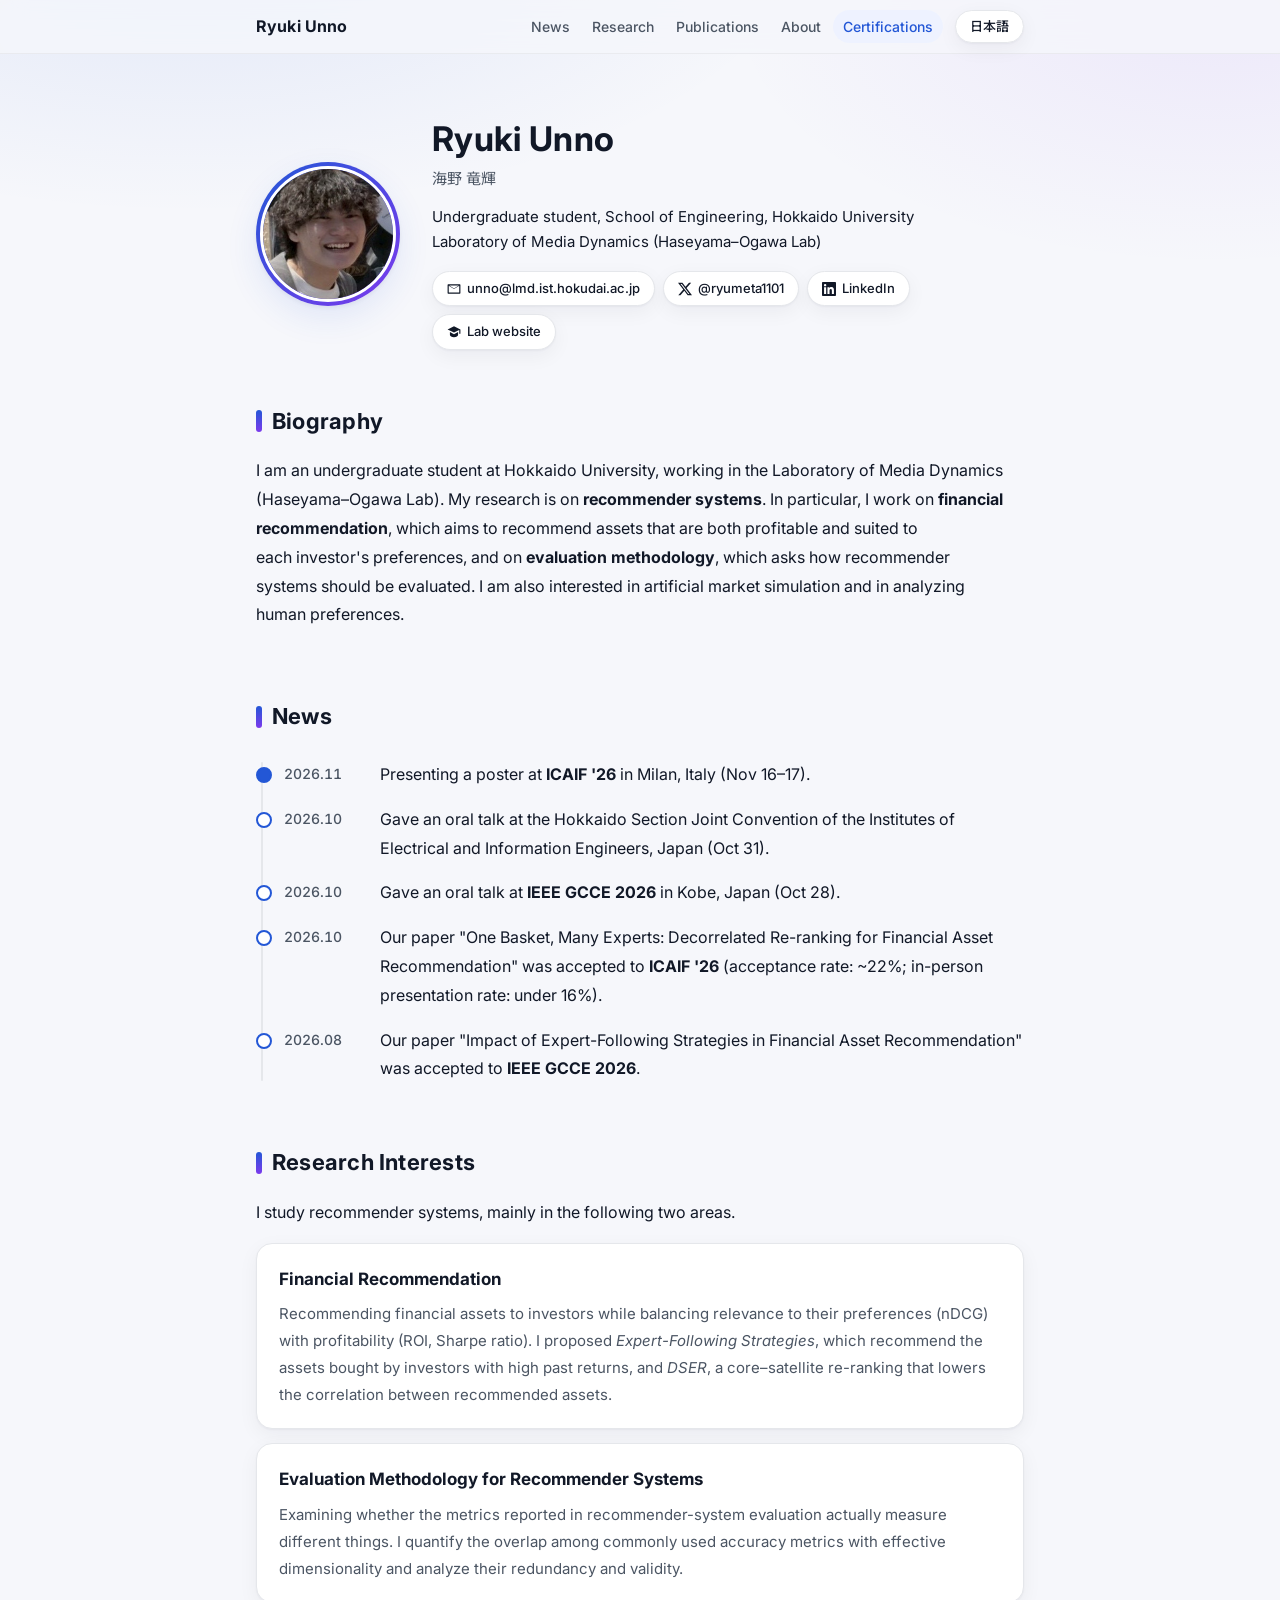
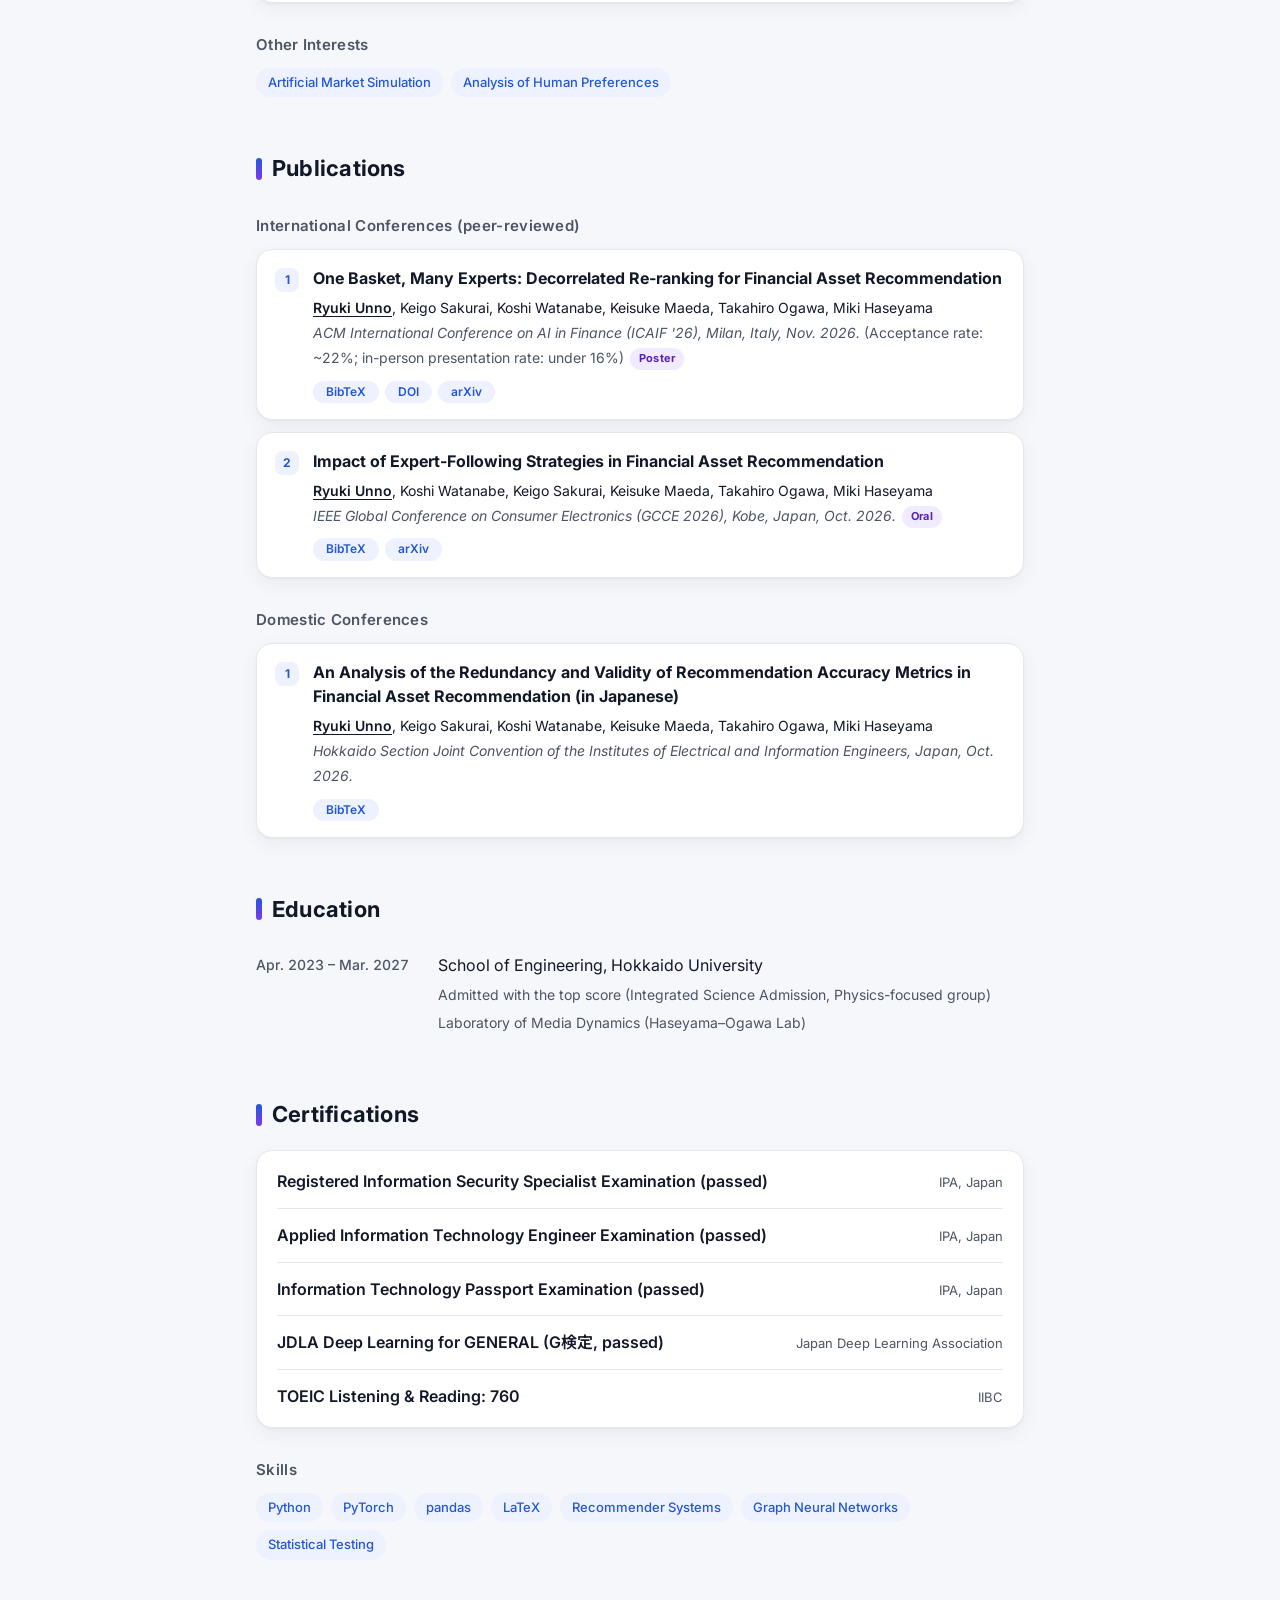
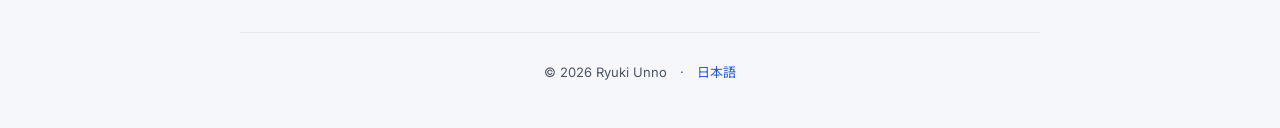
==== en/index.html @ a5c577fd "Initial homepage Co-Authored-By: Claude Opus 5.5 <noreply@anthropic.com>" ====
<!doctype html>
<html lang="en">
<head>
  <meta charset="utf-8">
  <meta name="viewport" content="width=device-width, initial-scale=1">
  <title>Ryuki Unno | 海野 竜輝</title>
  <meta name="description" content="Ryuki Unno — Hokkaido University, Laboratory of Media Dynamics. Research on recommender systems, focusing on financial recommendation and evaluation methodology.">
  <meta property="og:title" content="Ryuki Unno | 海野 竜輝">
  <meta property="og:description" content="Recommender systems (financial recommendation, evaluation methodology) — Hokkaido University">
  <meta property="og:type" content="website">
  <meta property="og:locale" content="en_US">
  <link rel="alternate" hreflang="ja" href="../">
  <link rel="alternate" hreflang="en" href="./">
  <link rel="icon" href="../assets/images/favicon.svg" type="image/svg+xml">
  <link rel="preconnect" href="https://fonts.googleapis.com">
  <link rel="preconnect" href="https://fonts.gstatic.com" crossorigin>
  <link href="https://fonts.googleapis.com/css2?family=Inter:wght@400;600;700&family=Noto+Sans+JP:wght@400;600;700&display=swap" rel="stylesheet">
  <link rel="stylesheet" href="../assets/css/style.css">
</head>
<body>

<header class="site-header">
  <nav class="nav">
    <a class="brand" href="#top">Ryuki Unno</a>
    <ul>
      <li><a href="#news">News</a></li>
      <li><a href="#research">Research</a></li>
      <li><a href="#publications">Publications</a></li>
      <li><a href="#about">About</a></li>
      <li><a href="#certifications">Certifications</a></li>
    </ul>
    <a class="lang-btn" href="../index.html" hreflang="ja" lang="ja">日本語</a>
  </nav>
</header>

<main id="top">

  <!-- ===== Profile ===== -->
  <section class="hero">
    <!-- ../assets/images/profile.jpg を置くと写真が表示される（無いときは "RU" を表示） -->
    <div class="avatar">RU<img src="../assets/images/profile.jpg" alt="Ryuki Unno" onerror="this.remove()"></div>
    <div>
      <h1>Ryuki Unno</h1>
      <p class="sub-name" lang="ja">海野 竜輝</p>
      <p class="affil">
        Undergraduate student, School of Engineering, Hokkaido University<br>
        Laboratory of Media Dynamics (Haseyama–Ogawa Lab)
      </p>
      <div class="links">
        <a href="mailto:unno@lmd.ist.hokudai.ac.jp">
          <svg viewBox="0 0 24 24" aria-hidden="true"><path d="M2 4h20a1 1 0 0 1 1 1v14a1 1 0 0 1-1 1H2a1 1 0 0 1-1-1V5a1 1 0 0 1 1-1zm10 8.2L3 6.6V18h18V6.6l-9 5.6zM20.2 6H3.8L12 11.1 20.2 6z"/></svg>
          unno@lmd.ist.hokudai.ac.jp
        </a>
        <a href="https://x.com/ryumeta1101" target="_blank" rel="noopener">
          <svg viewBox="0 0 24 24" aria-hidden="true"><path d="M18.9 1.2h3.7l-8 9.2L24 22.8h-7.4l-5.8-7.6-6.6 7.6H.5L9 13 0 1.2h7.6l5.2 6.9 6.1-6.9zm-1.3 19.4h2L6.5 3.3H4.3l13.3 17.3z"/></svg>
          @ryumeta1101
        </a>
        <a href="https://www.linkedin.com/in/ryumeta1101/" target="_blank" rel="noopener">
          <svg viewBox="0 0 24 24" aria-hidden="true"><path d="M20.45 20.45h-3.55v-5.57c0-1.33-.03-3.04-1.85-3.04-1.85 0-2.14 1.45-2.14 2.94v5.67H9.35V9h3.41v1.56h.05c.48-.9 1.64-1.85 3.37-1.85 3.6 0 4.27 2.37 4.27 5.46v6.28zM5.34 7.43a2.06 2.06 0 1 1 0-4.13 2.06 2.06 0 0 1 0 4.13zM7.12 20.45H3.56V9h3.56v11.45zM22.23 0H1.77C.79 0 0 .77 0 1.73v20.54C0 23.23.79 24 1.77 24h20.45c.98 0 1.78-.77 1.78-1.73V1.73C24 .77 23.2 0 22.22 0z"/></svg>
          LinkedIn
        </a>
        <a href="https://www-lmd.ist.hokudai.ac.jp/" target="_blank" rel="noopener">
          <svg viewBox="0 0 24 24" aria-hidden="true"><path d="M12 2 1 7.5 12 13l9-4.5V15h2V7.5L12 2zM5 12.2V17c0 1.7 3.1 4 7 4s7-2.3 7-4v-4.8L12 15.7 5 12.2z"/></svg>
          Lab website
        </a>
      </div>
    </div>
  </section>

  <!-- ===== Biography ===== -->
  <section id="bio">
    <h2>Biography</h2>
    <p>
      I am an undergraduate student at Hokkaido University, working in the Laboratory of Media Dynamics
      (Haseyama–Ogawa Lab). My research is on <strong>recommender systems</strong>.
      In particular, I work on <strong>financial recommendation</strong>, which aims to recommend assets that are
      both profitable and suited to each investor's preferences, and on <strong>evaluation methodology</strong>,
      which asks how recommender systems should be evaluated.
      I am also interested in artificial market simulation and in analyzing human preferences.
    </p>
  </section>

  <!-- ===== News ===== -->
  <section id="news">
    <h2>News</h2>
    <ul class="news">
      <li>
        <time>2026.11</time>
        <span>Presenting a poster at <strong>ICAIF '26</strong> in Milan, Italy (Nov 16–17).</span>
      </li>
      <li>
        <time>2026.10</time>
        <span>Gave an oral talk at the Hokkaido Section Joint Convention of the Institutes of Electrical and Information Engineers, Japan (Oct 31).</span>
      </li>
      <li>
        <time>2026.10</time>
        <span>Gave an oral talk at <strong>IEEE GCCE 2026</strong> in Kobe, Japan (Oct 28).</span>
      </li>
      <li>
        <time>2026.10</time>
        <span>Our paper "One Basket, Many Experts: Decorrelated Re-ranking for Financial Asset Recommendation" was accepted to <strong>ICAIF '26</strong> (acceptance rate: ~22%; in-person presentation rate: under 16%).</span>
      </li>
      <li>
        <time>2026.08</time>
        <span>Our paper "Impact of Expert-Following Strategies in Financial Asset Recommendation" was accepted to <strong>IEEE GCCE 2026</strong>.</span>
      </li>
    </ul>
  </section>

  <!-- ===== Research ===== -->
  <section id="research">
    <h2>Research Interests</h2>
    <p>I study recommender systems, mainly in the following two areas.</p>
    <div class="cards">
      <div class="card">
        <h4>Financial Recommendation</h4>
        <p>Recommending financial assets to investors while balancing relevance to their preferences (nDCG) with profitability (ROI, Sharpe ratio).
          I proposed <em>Expert-Following Strategies</em>, which recommend the assets bought by investors with high past returns,
          and <em>DSER</em>, a core–satellite re-ranking that lowers the correlation between recommended assets.</p>
      </div>
      <div class="card">
        <h4>Evaluation Methodology for Recommender Systems</h4>
        <p>Examining whether the metrics reported in recommender-system evaluation actually measure different things.
          I quantify the overlap among commonly used accuracy metrics with effective dimensionality and analyze their redundancy and validity.</p>
      </div>
    </div>
    <h3>Other Interests</h3>
    <div class="tags">
      <span>Artificial Market Simulation</span><span>Analysis of Human Preferences</span>
    </div>
  </section>

  <!-- ===== Publications ===== -->
  <section id="publications">
    <h2>Publications</h2>

    <h3>International Conferences (peer-reviewed)</h3>
    <ol class="pubs">
      <li>
        <span class="title">One Basket, Many Experts: Decorrelated Re-ranking for Financial Asset Recommendation</span>
        <span class="authors"><span class="me">Ryuki Unno</span>, Keigo Sakurai, Koshi Watanabe, Keisuke Maeda, Takahiro Ogawa, Miki Haseyama</span>
        <span class="venue">ACM International Conference on AI in Finance (ICAIF '26), Milan, Italy, Nov. 2026.<span class="rate"> (Acceptance rate: ~22%; in-person presentation rate: under 16%)</span><span class="badge">Poster</span></span>
        <div class="pub-links">
          <button class="pub-btn bib-toggle" type="button" aria-expanded="false" aria-controls="bib-icaif">BibTeX</button>
          <a class="pub-btn" href="https://doi.org/10.1145/3858063.3858783" target="_blank" rel="noopener">DOI</a>
          <a class="pub-btn" href="https://arxiv.org/abs/2611.05952" target="_blank" rel="noopener">arXiv</a>
        </div>
        <div class="bib-box" id="bib-icaif" hidden>
          <button class="copy-btn" type="button" data-copied="Copied">Copy</button>
<pre><code>@inproceedings{unno2026onebasket,
  title         = {One Basket, Many Experts: Decorrelated Re-ranking for Financial Asset Recommendation},
  author        = {Unno, Ryuki and Sakurai, Keigo and Watanabe, Koshi and Maeda, Keisuke and Ogawa, Takahiro and Haseyama, Miki},
  booktitle     = {Proceedings of the 7th ACM International Conference on AI in Finance},
  series        = {ICAIF '26},
  year          = {2026},
  address       = {Milan, Italy},
  publisher     = {ACM},
  doi           = {10.1145/3858063.3858783},
  eprint        = {2611.05952},
  archivePrefix = {arXiv}
}</code></pre>
        </div>
      </li>
      <li>
        <span class="title">Impact of Expert-Following Strategies in Financial Asset Recommendation</span>
        <span class="authors"><span class="me">Ryuki Unno</span>, Koshi Watanabe, Keigo Sakurai, Keisuke Maeda, Takahiro Ogawa, Miki Haseyama</span>
        <span class="venue">IEEE Global Conference on Consumer Electronics (GCCE 2026), Kobe, Japan, Oct. 2026.<span class="badge">Oral</span></span>
        <div class="pub-links">
          <button class="pub-btn bib-toggle" type="button" aria-expanded="false" aria-controls="bib-gcce">BibTeX</button>
          <a class="pub-btn" href="https://arxiv.org/abs/2607.14556" target="_blank" rel="noopener">arXiv</a>
        </div>
        <div class="bib-box" id="bib-gcce" hidden>
          <button class="copy-btn" type="button" data-copied="Copied">Copy</button>
<pre><code>@inproceedings{unno2026expert,
  title         = {Impact of Expert-Following Strategies in Financial Asset Recommendation},
  author        = {Unno, Ryuki and Watanabe, Koshi and Sakurai, Keigo and Maeda, Keisuke and Ogawa, Takahiro and Haseyama, Miki},
  booktitle     = {Proceedings of the IEEE Global Conference on Consumer Electronics (GCCE)},
  year          = {2026},
  address       = {Kobe, Japan},
  publisher     = {IEEE},
  eprint        = {2607.14556},
  archivePrefix = {arXiv}
}</code></pre>
        </div>
      </li>
    </ol>

    <h3>Domestic Conferences</h3>
    <ol class="pubs">
      <li>
        <span class="title">An Analysis of the Redundancy and Validity of Recommendation Accuracy Metrics in Financial Asset Recommendation (in Japanese)</span>
        <span class="authors"><span class="me">Ryuki Unno</span>, Keigo Sakurai, Koshi Watanabe, Keisuke Maeda, Takahiro Ogawa, Miki Haseyama</span>
        <span class="venue">Hokkaido Section Joint Convention of the Institutes of Electrical and Information Engineers, Japan, Oct. 2026.</span>
        <div class="pub-links">
          <button class="pub-btn bib-toggle" type="button" aria-expanded="false" aria-controls="bib-shibu">BibTeX</button>
        </div>
        <div class="bib-box" id="bib-shibu" hidden>
          <button class="copy-btn" type="button" data-copied="Copied">Copy</button>
<pre><code>@inproceedings{unno2026redundancy,
  title     = {金融資産推薦における推薦精度指標の冗長性および妥当性に関する分析},
  author    = {海野, 竜輝 and 櫻井, 慶悟 and 渡部, 航史 and 前田, 圭介 and 小川, 貴弘 and 長谷山, 美紀},
  booktitle = {2026年度 電気・情報関係学会北海道支部連合大会},
  year      = {2026},
  month     = oct
}</code></pre>
        </div>
      </li>
    </ol>
  </section>

  <!-- ===== Education ===== -->
  <section id="about">
    <h2>Education</h2>
    <ul class="timeline">
      <li>
        <span class="when">Apr. 2023 – Mar. 2027</span>
        <span>School of Engineering, Hokkaido University<br>
          <span class="sub">Admitted with the top score (Integrated Science Admission, Physics-focused group)</span><br>
          <span class="sub">Laboratory of Media Dynamics (Haseyama–Ogawa Lab)</span></span>
      </li>
    </ul>

  </section>

  <!-- ===== Certifications ===== -->
  <section id="certifications">
    <h2>Certifications</h2>
    <ul class="certs">
      <li><span class="cert-name">Registered Information Security Specialist Examination (passed)</span><span class="cert-org">IPA, Japan</span></li>
      <li><span class="cert-name">Applied Information Technology Engineer Examination (passed)</span><span class="cert-org">IPA, Japan</span></li>
      <li><span class="cert-name">Information Technology Passport Examination (passed)</span><span class="cert-org">IPA, Japan</span></li>
      <li><span class="cert-name">JDLA Deep Learning for GENERAL (G検定, passed)</span><span class="cert-org">Japan Deep Learning Association</span></li>
      <li><span class="cert-name">TOEIC Listening &amp; Reading: 760</span><span class="cert-org">IIBC</span></li>
    </ul>

    <h3>Skills</h3>
    <div class="tags">
      <span>Python</span><span>PyTorch</span><span>pandas</span><span>LaTeX</span>
      <span>Recommender Systems</span><span>Graph Neural Networks</span><span>Statistical Testing</span>
    </div>
  </section>

</main>

<footer>
  © 2026 Ryuki Unno　·　<a href="../index.html" hreflang="ja" lang="ja">日本語</a>
</footer>

<script src="../assets/js/main.js"></script>
</body>
</html>
---- assets/css/style.css ----
/* =========================================================
   色（ライト / ダーク）
   本文の文字色は背景とのコントラストを十分にとる（muted も 7:1 前後）
   ========================================================= */
:root {
  --bg: #f6f7fb;
  --surface: #ffffff;
  --text: #111827;
  --muted: #4b5563;
  --line: #e5e7eb;
  --accent: #2357d6;
  --accent-2: #7c3aed;
  --accent-soft: #eef2ff;
  --badge: #5b21b6;
  --badge-soft: #f1ebff;
  --shadow: 0 1px 2px rgba(17, 24, 39, .04), 0 6px 20px rgba(17, 24, 39, .05);
  --shadow-hover: 0 2px 4px rgba(17, 24, 39, .05), 0 12px 32px rgba(35, 87, 214, .10);
  --glow-1: rgba(35, 87, 214, .10);
  --glow-2: rgba(124, 58, 237, .08);
  --radius: 16px;
  --maxw: 800px;
}
@media (prefers-color-scheme: dark) {
  :root:not([data-theme="light"]) {
    --bg: #0c0f16;
    --surface: #141924;
    --text: #e8eaf0;
    --muted: #a3abbb;
    --line: #262d3b;
    --accent: #85a8ff;
    --accent-2: #b794ff;
    --accent-soft: #1a2240;
    --badge: #c9b2ff;
    --badge-soft: #251c3d;
    --shadow: 0 1px 2px rgba(0, 0, 0, .3);
    --shadow-hover: 0 8px 28px rgba(0, 0, 0, .45);
    --glow-1: rgba(133, 168, 255, .10);
    --glow-2: rgba(183, 148, 255, .07);
  }
}
:root[data-theme="dark"] {
  --bg: #0c0f16;
  --surface: #141924;
  --text: #e8eaf0;
  --muted: #a3abbb;
  --line: #262d3b;
  --accent: #85a8ff;
  --accent-2: #b794ff;
  --accent-soft: #1a2240;
  --badge: #c9b2ff;
  --badge-soft: #251c3d;
  --shadow: 0 1px 2px rgba(0, 0, 0, .3);
  --shadow-hover: 0 8px 28px rgba(0, 0, 0, .45);
  --glow-1: rgba(133, 168, 255, .10);
  --glow-2: rgba(183, 148, 255, .07);
}

/* =========================================================
   基本
   ========================================================= */
* { box-sizing: border-box; }
html { scroll-behavior: smooth; }
body {
  margin: 0;
  background:
    radial-gradient(900px 420px at 15% -80px, var(--glow-1), transparent 70%),
    radial-gradient(700px 380px at 95% 0, var(--glow-2), transparent 70%),
    var(--bg);
  background-repeat: no-repeat;
  color: var(--text);
  font-family: "Inter", "Noto Sans JP", system-ui, sans-serif;
  font-size: 16px;
  line-height: 1.8;
  -webkit-font-smoothing: antialiased;
}
p { text-wrap: pretty; }
a { color: var(--accent); text-decoration: none; }
a:hover { text-decoration: underline; text-underline-offset: 3px; }
:focus-visible { outline: 2px solid var(--accent); outline-offset: 2px; border-radius: 6px; }

/* =========================================================
   ヘッダー
   ========================================================= */
.site-header {
  position: sticky; top: 0; z-index: 10;
  background: color-mix(in srgb, var(--bg) 80%, transparent);
  backdrop-filter: saturate(1.6) blur(12px);
  -webkit-backdrop-filter: saturate(1.6) blur(12px);
  border-bottom: 1px solid color-mix(in srgb, var(--line) 70%, transparent);
}
.nav {
  max-width: var(--maxw); margin: 0 auto; padding: 10px 16px;
  display: flex; align-items: center; gap: 12px;
}
.nav .brand { font-weight: 700; color: var(--text); margin-right: auto; white-space: nowrap; letter-spacing: .01em; }
.nav .brand:hover { text-decoration: none; }
.nav ul { list-style: none; display: flex; gap: 2px; margin: 0; padding: 0; }
.nav ul a {
  display: block; color: var(--muted); font-size: 14px; font-weight: 500;
  padding: 4px 10px; border-radius: 999px;
  transition: background-color .15s, color .15s;
}
.nav ul a:hover { color: var(--text); background: var(--accent-soft); text-decoration: none; }
.nav ul a.active { color: var(--accent); background: var(--accent-soft); }
.lang-btn {
  border: 1px solid var(--line); background: var(--surface); color: var(--text);
  border-radius: 999px; padding: 4px 14px; font-size: 13px; font-weight: 500;
  font-family: inherit; white-space: nowrap; box-shadow: var(--shadow);
  transition: border-color .15s, color .15s;
}
.lang-btn:hover { border-color: var(--accent); color: var(--accent); text-decoration: none; }

/* =========================================================
   レイアウト・見出し
   ========================================================= */
main { max-width: var(--maxw); margin: 0 auto; padding: 0 16px 72px; }
section { padding-top: 56px; scroll-margin-top: 64px; }
h2 {
  display: flex; align-items: center; gap: 10px;
  font-size: 22px; font-weight: 700; letter-spacing: .01em; line-height: 1.4;
  margin: 0 0 20px;
}
h2::before {
  content: ""; flex: none; width: 6px; height: 22px; border-radius: 3px;
  background: linear-gradient(180deg, var(--accent), var(--accent-2));
}
h3 { font-size: 15px; color: var(--muted); margin: 28px 0 10px; font-weight: 600; letter-spacing: .02em; }

/* =========================================================
   プロフィール（ヒーロー）
   ========================================================= */
.hero { display: flex; gap: 32px; align-items: center; padding-top: 64px; }
/* 外側のグラデーションの輪 → 白い隙間 → 写真、の三層。写真が無いときは輪の上に "RU" */
.avatar {
  position: relative; flex: none; width: 144px; height: 144px; border-radius: 50%;
  background: linear-gradient(135deg, var(--accent), var(--accent-2));
  color: #fff; box-shadow: var(--shadow-hover);
  display: grid; place-items: center; font-size: 46px; font-weight: 700;
}
.avatar img {
  position: absolute; inset: 4px; width: calc(100% - 8px); height: calc(100% - 8px);
  border-radius: 50%; border: 3px solid var(--surface); object-fit: cover;
  background: var(--surface);
}
.hero h1 { font-size: 34px; margin: 0; line-height: 1.25; letter-spacing: .01em; }
.hero .sub-name { color: var(--muted); font-size: 15px; margin: 4px 0 12px; }
.hero .affil { margin: 0; color: var(--text); font-size: 15px; line-height: 1.7; }
.links { display: flex; flex-wrap: wrap; gap: 8px; margin-top: 16px; }
.links a {
  display: inline-flex; align-items: center; gap: 6px;
  border: 1px solid var(--line); background: var(--surface); box-shadow: var(--shadow);
  border-radius: 999px; padding: 5px 14px; font-size: 13px; font-weight: 500; color: var(--text);
  transition: border-color .15s, color .15s, transform .15s;
}
.links a:hover { border-color: var(--accent); color: var(--accent); text-decoration: none; transform: translateY(-1px); }
.links svg { width: 14px; height: 14px; fill: currentColor; }

/* =========================================================
   ニュース（縦線でつないだ時系列）
   ========================================================= */
.news { list-style: none; margin: 0; padding: 0; position: relative; }
.news::before {
  content: ""; position: absolute; left: 5px; top: 10px; bottom: 10px; width: 2px;
  background: var(--line); border-radius: 1px;
}
.news li { position: relative; display: grid; grid-template-columns: 84px 1fr; gap: 12px; padding: 8px 0 8px 28px; }
.news li::before {
  content: ""; position: absolute; left: 0; top: 15px; width: 12px; height: 12px; border-radius: 50%;
  background: var(--surface); border: 2px solid var(--accent);
}
.news li:first-child::before { background: var(--accent); }
.news time { color: var(--muted); font-variant-numeric: tabular-nums; font-size: 14px; font-weight: 500; padding-top: 1px; }

/* =========================================================
   カード（研究テーマ・業績・資格）
   ========================================================= */
.cards { display: grid; gap: 14px; }
.card, .pubs li, .certs {
  background: var(--surface); border: 1px solid var(--line); border-radius: var(--radius);
  box-shadow: var(--shadow);
}
.card { padding: 20px 22px; transition: box-shadow .2s, transform .2s, border-color .2s; }
.card:hover { box-shadow: var(--shadow-hover); transform: translateY(-2px); border-color: color-mix(in srgb, var(--accent) 30%, var(--line)); }
.card h4 { margin: 0 0 6px; font-size: 17px; }
.card p { margin: 0; color: var(--muted); font-size: 15px; }

/* 業績 */
.pubs { list-style: none; margin: 0; padding: 0; counter-reset: pub; display: grid; gap: 12px; }
.pubs li { position: relative; padding: 16px 20px 16px 56px; }
.pubs li::before {
  counter-increment: pub; content: counter(pub);
  position: absolute; left: 18px; top: 18px;
  width: 24px; height: 24px; border-radius: 8px; display: grid; place-items: center;
  font-size: 12px; font-weight: 700; color: var(--accent); background: var(--accent-soft);
}
.pubs .title { font-weight: 700; display: block; line-height: 1.55; }
.pubs .authors { display: block; font-size: 14px; margin-top: 4px; }
.pubs .venue { display: block; font-size: 14px; color: var(--muted); font-style: italic; }
.pubs .rate { font-style: normal; }
.me { font-weight: 600; text-decoration: underline; text-decoration-color: currentColor; text-underline-offset: 3px; }
.badge {
  display: inline-block; font-size: 11px; font-weight: 700; font-style: normal; letter-spacing: .02em;
  color: var(--badge); background: var(--badge-soft);
  border-radius: 999px; padding: 1px 9px; margin-left: 6px; vertical-align: 1px;
}
.pub-links { display: flex; flex-wrap: wrap; gap: 6px; margin-top: 10px; }
.pub-btn {
  font: inherit; font-size: 12px; font-weight: 600; line-height: 1.7; cursor: pointer;
  color: var(--accent); background: var(--accent-soft);
  border: 1px solid transparent; border-radius: 999px; padding: 0 12px;
  transition: background-color .15s, color .15s;
}
.pub-btn:hover, .pub-btn[aria-expanded="true"] {
  background: var(--accent); color: var(--surface); text-decoration: none;
}
.bib-box {
  position: relative; margin-top: 10px;
  background: var(--bg); border: 1px solid var(--line); border-radius: 12px;
}
.bib-box pre {
  margin: 0; padding: 14px 16px; overflow-x: auto;
  font-family: ui-monospace, "SFMono-Regular", Menlo, Consolas, monospace;
  font-size: 12px; line-height: 1.65; color: var(--text);
}
.copy-btn {
  position: absolute; top: 8px; right: 8px;
  font: inherit; font-size: 11px; font-weight: 600; cursor: pointer;
  color: var(--muted); background: var(--surface);
  border: 1px solid var(--line); border-radius: 999px; padding: 0 10px;
}
.copy-btn:hover { color: var(--accent); border-color: var(--accent); }

/* =========================================================
   学歴・資格・タグ
   ========================================================= */
.timeline { list-style: none; margin: 0; padding: 0; }
.timeline li { display: grid; grid-template-columns: 170px 1fr; gap: 12px; padding: 6px 0; }
.timeline .when { color: var(--muted); font-size: 14px; font-weight: 500; font-variant-numeric: tabular-nums; padding-top: 1px; }
.timeline .sub { color: var(--muted); font-size: 14px; }

.certs { list-style: none; margin: 0; padding: 4px 20px; }
.certs li {
  display: flex; justify-content: space-between; align-items: baseline; gap: 16px;
  padding: 12px 0; border-bottom: 1px solid var(--line);
}
.certs li:last-child { border-bottom: none; }
.cert-name { font-weight: 600; }
.cert-org { color: var(--muted); font-size: 13px; white-space: nowrap; }

.tags { display: flex; flex-wrap: wrap; gap: 8px; }
.tags span {
  background: var(--accent-soft); color: var(--accent);
  border-radius: 999px; padding: 3px 12px; font-size: 13px; font-weight: 500;
}

/* =========================================================
   フッター
   ========================================================= */
footer {
  max-width: var(--maxw); margin: 0 auto; padding: 28px 16px 44px;
  color: var(--muted); font-size: 13px; text-align: center;
  border-top: 1px solid var(--line);
}

/* =========================================================
   スマホ
   ========================================================= */
@media (max-width: 600px) {
  .nav ul { display: none; }
  section { padding-top: 44px; }
  .hero { flex-direction: column; text-align: center; gap: 18px; padding-top: 40px; }
  .links { justify-content: center; }
  .hero h1 { font-size: 28px; }
  .news li, .timeline li { grid-template-columns: 1fr; gap: 0; }
  .pubs li { padding: 14px 16px 14px 50px; }
  .pubs li::before { left: 14px; top: 16px; }
  .certs { padding: 4px 16px; }
  .certs li { flex-direction: column; gap: 0; }
  .card { padding: 18px; }
}

/* 動きを減らす設定のときはアニメーションを止める */
@media (prefers-reduced-motion: reduce) {
  html { scroll-behavior: auto; }
  *, *::before, *::after { transition: none !important; }
  .card:hover, .links a:hover { transform: none; }
}
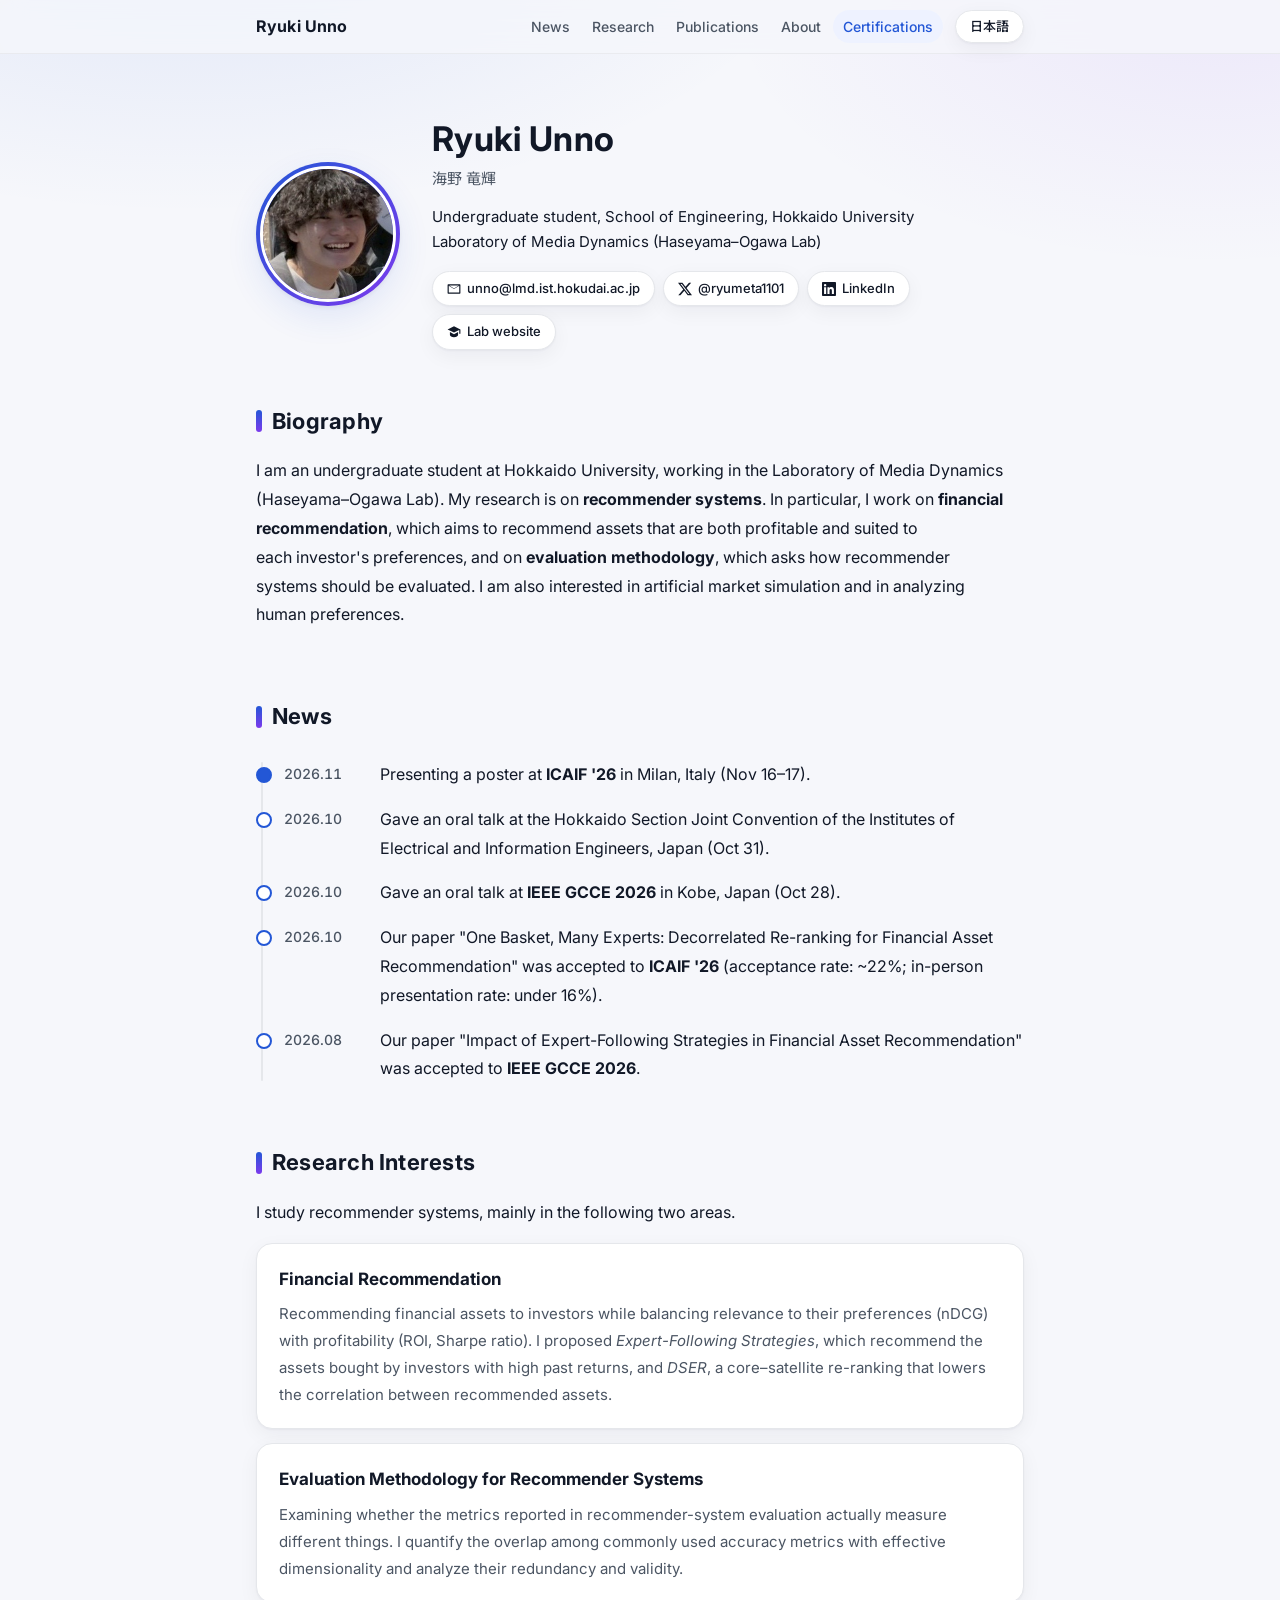
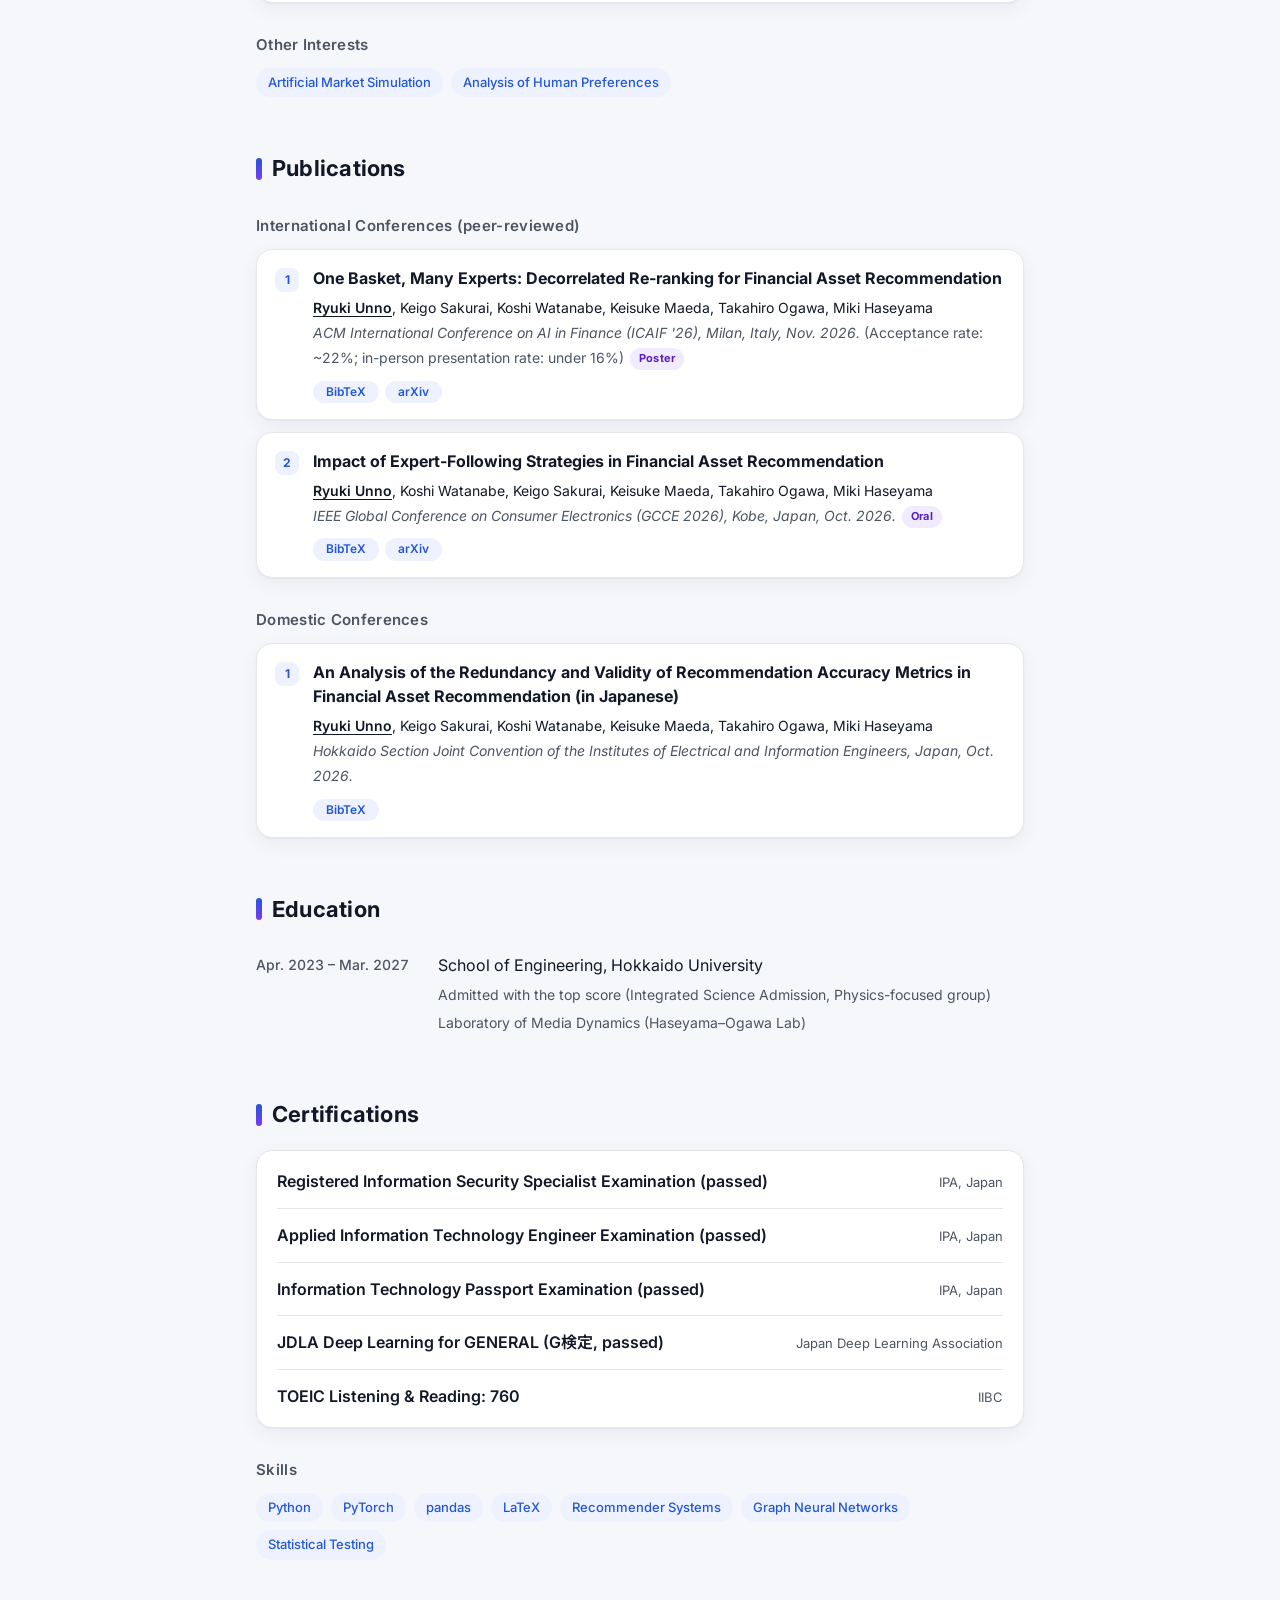
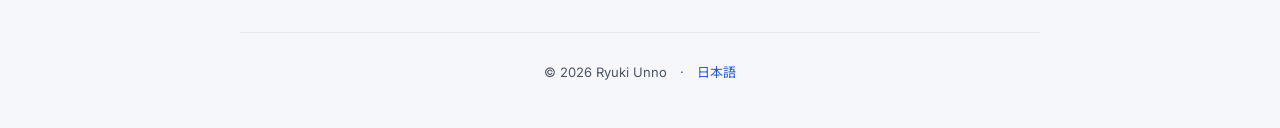
==== commit ad52542e: "Fix mobile/BibTeX/copy bugs, add share metadata; publish only site files" ====
--- a/en/index.html
+++ b/en/index.html
@@ -9,12 +9,17 @@
   <meta property="og:description" content="Recommender systems (financial recommendation, evaluation methodology) — Hokkaido University">
   <meta property="og:type" content="website">
   <meta property="og:locale" content="en_US">
-  <link rel="alternate" hreflang="ja" href="../">
-  <link rel="alternate" hreflang="en" href="./">
+  <meta property="og:url" content="https://ryumeta1101.github.io/en/">
+  <meta property="og:image" content="https://ryumeta1101.github.io/assets/images/profile.jpg">
+  <meta name="twitter:card" content="summary">
+  <link rel="canonical" href="https://ryumeta1101.github.io/en/">
+  <link rel="alternate" hreflang="ja" href="https://ryumeta1101.github.io/">
+  <link rel="alternate" hreflang="en" href="https://ryumeta1101.github.io/en/">
+  <link rel="alternate" hreflang="x-default" href="https://ryumeta1101.github.io/">
   <link rel="icon" href="../assets/images/favicon.svg" type="image/svg+xml">
   <link rel="preconnect" href="https://fonts.googleapis.com">
   <link rel="preconnect" href="https://fonts.gstatic.com" crossorigin>
-  <link href="https://fonts.googleapis.com/css2?family=Inter:wght@400;600;700&family=Noto+Sans+JP:wght@400;600;700&display=swap" rel="stylesheet">
+  <link href="https://fonts.googleapis.com/css2?family=Inter:wght@400;500;600;700&family=Noto+Sans+JP:wght@400;500;600;700&display=swap" rel="stylesheet">
   <link rel="stylesheet" href="../assets/css/style.css">
 </head>
 <body>
@@ -85,23 +90,23 @@
     <h2>News</h2>
     <ul class="news">
       <li>
-        <time>2026.11</time>
+        <time datetime="2026-11">2026.11</time>
         <span>Presenting a poster at <strong>ICAIF '26</strong> in Milan, Italy (Nov 16–17).</span>
       </li>
       <li>
-        <time>2026.10</time>
+        <time datetime="2026-10">2026.10</time>
         <span>Gave an oral talk at the Hokkaido Section Joint Convention of the Institutes of Electrical and Information Engineers, Japan (Oct 31).</span>
       </li>
       <li>
-        <time>2026.10</time>
+        <time datetime="2026-10">2026.10</time>
         <span>Gave an oral talk at <strong>IEEE GCCE 2026</strong> in Kobe, Japan (Oct 28).</span>
       </li>
       <li>
-        <time>2026.10</time>
+        <time datetime="2026-10">2026.10</time>
         <span>Our paper "One Basket, Many Experts: Decorrelated Re-ranking for Financial Asset Recommendation" was accepted to <strong>ICAIF '26</strong> (acceptance rate: ~22%; in-person presentation rate: under 16%).</span>
       </li>
       <li>
-        <time>2026.08</time>
+        <time datetime="2026-08">2026.08</time>
         <span>Our paper "Impact of Expert-Following Strategies in Financial Asset Recommendation" was accepted to <strong>IEEE GCCE 2026</strong>.</span>
       </li>
     </ul>
@@ -113,13 +118,13 @@
     <p>I study recommender systems, mainly in the following two areas.</p>
     <div class="cards">
       <div class="card">
-        <h4>Financial Recommendation</h4>
+        <h3>Financial Recommendation</h3>
         <p>Recommending financial assets to investors while balancing relevance to their preferences (nDCG) with profitability (ROI, Sharpe ratio).
           I proposed <em>Expert-Following Strategies</em>, which recommend the assets bought by investors with high past returns,
           and <em>DSER</em>, a core–satellite re-ranking that lowers the correlation between recommended assets.</p>
       </div>
       <div class="card">
-        <h4>Evaluation Methodology for Recommender Systems</h4>
+        <h3>Evaluation Methodology for Recommender Systems</h3>
         <p>Examining whether the metrics reported in recommender-system evaluation actually measure different things.
           I quantify the overlap among commonly used accuracy metrics with effective dimensionality and analyze their redundancy and validity.</p>
       </div>
@@ -142,11 +147,12 @@
         <span class="venue">ACM International Conference on AI in Finance (ICAIF '26), Milan, Italy, Nov. 2026.<span class="rate"> (Acceptance rate: ~22%; in-person presentation rate: under 16%)</span><span class="badge">Poster</span></span>
         <div class="pub-links">
           <button class="pub-btn bib-toggle" type="button" aria-expanded="false" aria-controls="bib-icaif">BibTeX</button>
-          <a class="pub-btn" href="https://doi.org/10.1145/3858063.3858783" target="_blank" rel="noopener">DOI</a>
+          <!-- DOI は ACM の登録後（ICAIF 会期後）に有効になる。doi.org で開けるのを確かめてから戻す
+          <a class="pub-btn" href="https://doi.org/10.1145/3858063.3858783" target="_blank" rel="noopener">DOI</a> -->
           <a class="pub-btn" href="https://arxiv.org/abs/2611.05952" target="_blank" rel="noopener">arXiv</a>
         </div>
         <div class="bib-box" id="bib-icaif" hidden>
-          <button class="copy-btn" type="button" data-copied="Copied">Copy</button>
+          <button class="copy-btn" type="button" data-copied="Copied" data-failed="Selected">Copy</button>
 <pre><code>@inproceedings{unno2026onebasket,
   title         = {One Basket, Many Experts: Decorrelated Re-ranking for Financial Asset Recommendation},
   author        = {Unno, Ryuki and Sakurai, Keigo and Watanabe, Koshi and Maeda, Keisuke and Ogawa, Takahiro and Haseyama, Miki},
@@ -170,7 +176,7 @@
           <a class="pub-btn" href="https://arxiv.org/abs/2607.14556" target="_blank" rel="noopener">arXiv</a>
         </div>
         <div class="bib-box" id="bib-gcce" hidden>
-          <button class="copy-btn" type="button" data-copied="Copied">Copy</button>
+          <button class="copy-btn" type="button" data-copied="Copied" data-failed="Selected">Copy</button>
 <pre><code>@inproceedings{unno2026expert,
   title         = {Impact of Expert-Following Strategies in Financial Asset Recommendation},
   author        = {Unno, Ryuki and Watanabe, Koshi and Sakurai, Keigo and Maeda, Keisuke and Ogawa, Takahiro and Haseyama, Miki},
@@ -195,7 +201,7 @@
           <button class="pub-btn bib-toggle" type="button" aria-expanded="false" aria-controls="bib-shibu">BibTeX</button>
         </div>
         <div class="bib-box" id="bib-shibu" hidden>
-          <button class="copy-btn" type="button" data-copied="Copied">Copy</button>
+          <button class="copy-btn" type="button" data-copied="Copied" data-failed="Selected">Copy</button>
 <pre><code>@inproceedings{unno2026redundancy,
   title     = {金融資産推薦における推薦精度指標の冗長性および妥当性に関する分析},
   author    = {海野, 竜輝 and 櫻井, 慶悟 and 渡部, 航史 and 前田, 圭介 and 小川, 貴弘 and 長谷山, 美紀},
--- a/assets/css/style.css
+++ b/assets/css/style.css
@@ -59,7 +59,8 @@
    基本
    ========================================================= */
 * { box-sizing: border-box; }
-html { scroll-behavior: smooth; }
+/* iPhone などが文字を勝手に拡大する機能（テキスト自動拡大）を止める */
+html { scroll-behavior: smooth; -webkit-text-size-adjust: 100%; text-size-adjust: 100%; }
 body {
   margin: 0;
   background:
@@ -181,12 +182,14 @@
 }
 .card { padding: 20px 22px; transition: box-shadow .2s, transform .2s, border-color .2s; }
 .card:hover { box-shadow: var(--shadow-hover); transform: translateY(-2px); border-color: color-mix(in srgb, var(--accent) 30%, var(--line)); }
-.card h4 { margin: 0 0 6px; font-size: 17px; }
+.card h3 { margin: 0 0 6px; font-size: 17px; color: var(--text); font-weight: 700; letter-spacing: normal; }
 .card p { margin: 0; color: var(--muted); font-size: 15px; }
 
 /* 業績 */
-.pubs { list-style: none; margin: 0; padding: 0; counter-reset: pub; display: grid; gap: 12px; }
-.pubs li { position: relative; padding: 16px 20px 16px 56px; }
+/* minmax(0, 1fr) と min-width: 0 で、BibTeX の長い行があっても枠が画面幅を超えないようにする
+   （超えた分は BibTeX の枠の中で横スクロールになる） */
+.pubs { list-style: none; margin: 0; padding: 0; counter-reset: pub; display: grid; grid-template-columns: minmax(0, 1fr); gap: 12px; }
+.pubs li { position: relative; padding: 16px 20px 16px 56px; min-width: 0; }
 .pubs li::before {
   counter-increment: pub; content: counter(pub);
   position: absolute; left: 18px; top: 18px;
@@ -262,6 +265,12 @@
   border-top: 1px solid var(--line);
 }
 
+/* 601〜720px: 英語版のメニュー（Publications など長い語）が収まるよう詰める */
+@media (min-width: 601px) and (max-width: 720px) {
+  .nav { gap: 8px; }
+  .nav ul a { padding: 4px 6px; font-size: 13px; }
+}
+
 /* =========================================================
    スマホ
    ========================================================= */
@@ -271,12 +280,14 @@
   .hero { flex-direction: column; text-align: center; gap: 18px; padding-top: 40px; }
   .links { justify-content: center; }
   .hero h1 { font-size: 28px; }
-  .news li, .timeline li { grid-template-columns: 1fr; gap: 0; }
+  .news li, .timeline li { grid-template-columns: minmax(0, 1fr); gap: 0; }
   .pubs li { padding: 14px 16px 14px 50px; }
   .pubs li::before { left: 14px; top: 16px; }
   .certs { padding: 4px 16px; }
   .certs li { flex-direction: column; gap: 0; }
   .card { padding: 18px; }
+  /* BibTeX を横にスクロールしても「コピー」ボタンが文字に重ならないよう、上に余白を取る */
+  .bib-box pre { padding-top: 40px; }
 }
 
 /* 動きを減らす設定のときはアニメーションを止める */
